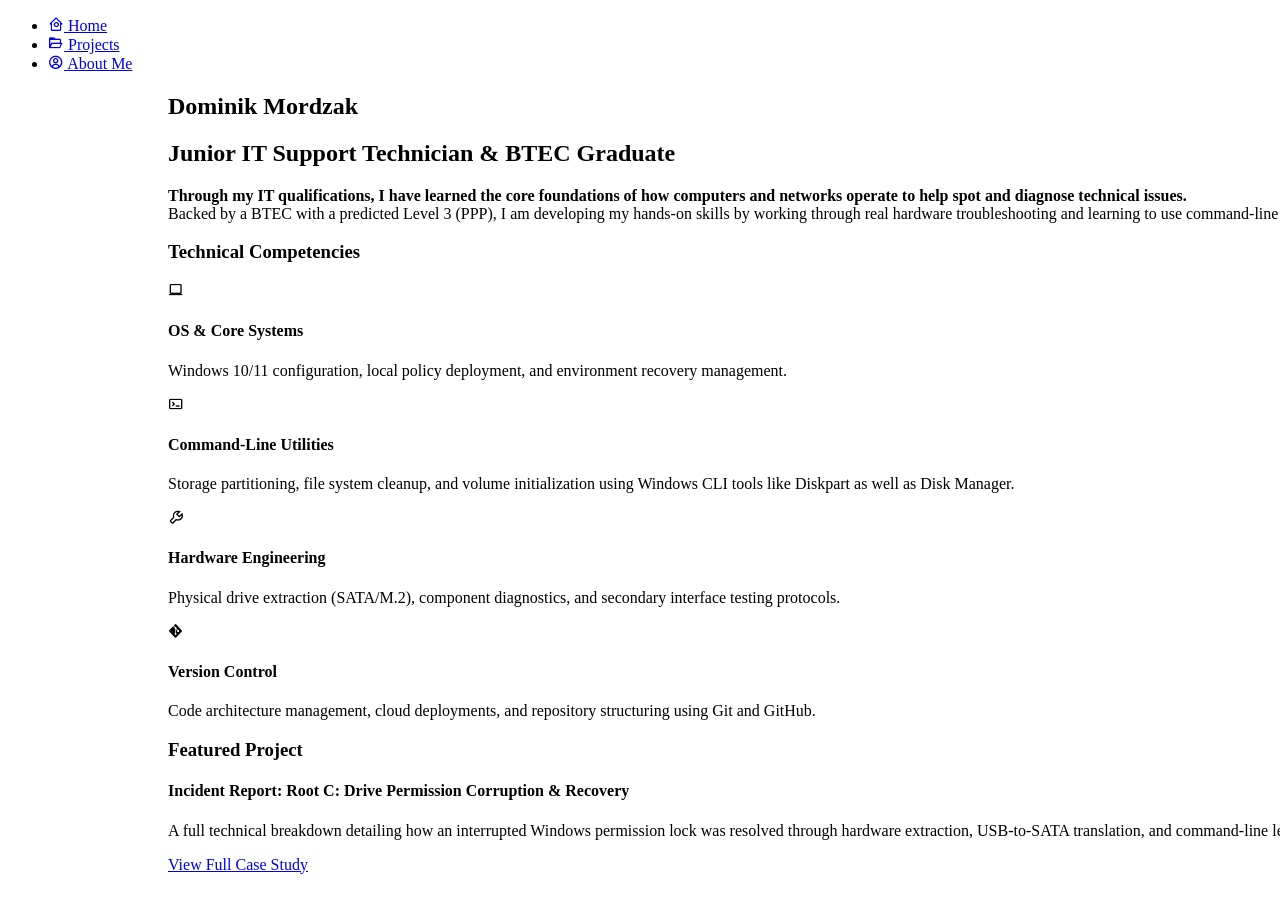
==== index.html @ ec6c23c0 "webstie files" ====
<!DOCTYPE html>
<html lang="en">
<head>
    <title>Home | Dominik Mordzak Portfolio</title>
    <meta charset="utf-8">
    <meta name="viewport" content="width=device-width, initial-scale=1">
    <title>Home</title>
    <link href="https://unpkg.com/boxicons@2.1.4/css/boxicons.min.css" rel="stylesheet">
    <link rel="stylesheet" href="style_Css.css">
    <link rel="stylesheet" href="index_CSS.css" > 
</head>

<body>
    <!-- The sidebar expands automatically on hover now -->
    <aside>
        <nav>
            <ul>
                <li>
                    <a href="index.html" class="active">
                        <i class="bx bx-home-circle"></i>
                        <span>Home</span>
                    </a>
                </li>
                <li>
                    <a href="projects.html">
                        <i class="bx bx-folder-open"></i>
                        <span>Projects</span>
                    </a>
                </li>
                <li>
                    <a href="about.html">
                        <i class="bx bx-user-circle"></i>
                        <span>About Me</span>
                    </a>
                </li>      
            </ul>
        </nav>
    </aside>

    <main style="padding-left: 10rem; width:3000px ;">
    <div class="home-container">

        <!-- 1. THE HERO SECTION (Left Column) -->
<section class="hero-section">
    
    <!-- ADD THIS WRAPPER LINE HERE: -->
    <div class="hero-title-inline">
        <h1>Dominik Mordzak</h1>
        <h2>Junior IT Support Technician & BTEC Graduate</h2>
    </div> <!-- CLOSE THE WRAPPER LINE HERE -->
    
    <p class="elevator-pitch">
       <strong>Through my IT qualifications, I have learned the core foundations of how computers and networks operate to help spot and diagnose technical issues.</strong><br>
    Backed by a BTEC with a predicted Level 3 (PPP), I am developing my hands-on skills by working through real hardware troubleshooting and learning to use command-line utilities. I am highly motivated, eager to be trained on new enterprise systems, and ready to bring a dedicated work ethic to an entry-level 1st Line Telecom Support desk.
    </p>
</section>

        <!-- 2. THE SKILLS GRID (Right Column) -->
        <section class="skills-section">
            <h3>Technical Competencies</h3>
            <div class="skills-grid">
                <div class="skill-card">
                    <i class="bx bx-laptop"></i>
                    <h4>OS & Core Systems</h4>
                    <p>Windows 10/11 configuration, local policy deployment, and environment recovery management.</p>
                </div>
                <div class="skill-card">
                    <i class="bx bx-terminal"></i>
                    <h4>Command-Line Utilities</h4>
                    <p>Storage partitioning, file system cleanup, and volume initialization using Windows CLI tools like Diskpart as well as Disk Manager.</p>
                </div>
                <div class="skill-card">
                    <i class="bx bx-wrench"></i>
                    <h4>Hardware Engineering</h4>
                    <p>Physical drive extraction (SATA/M.2), component diagnostics, and secondary interface testing protocols.</p>
                </div>
                <div class="skill-card">
                    <i class="bx bxl-git"></i>
                    <h4>Version Control</h4>
                    <p>Code architecture management, cloud deployments, and repository structuring using Git and GitHub.</p>
                </div>
            </div>
        </section>

    </div> <!-- End of side-by-side container -->

    <!-- 3. FEATURED LIVE PROJECTS (Stretches fully across the bottom below the columns) -->
    <section  class="featured-project">
        <h3>Featured Project</h3>
        <div class="project-banner">
            <div class="project-text">
                <h4>Incident Report: Root C: Drive Permission Corruption & Recovery</h4>
                <p>A full technical breakdown detailing how an interrupted Windows permission lock was resolved through hardware extraction, USB-to-SATA translation, and command-line level formatting.</p>
                <a href="projects.html" class="project-btn">View Full Case Study</a>
            </div>
        </div>
    </section>
</main>

    </body>
</html>
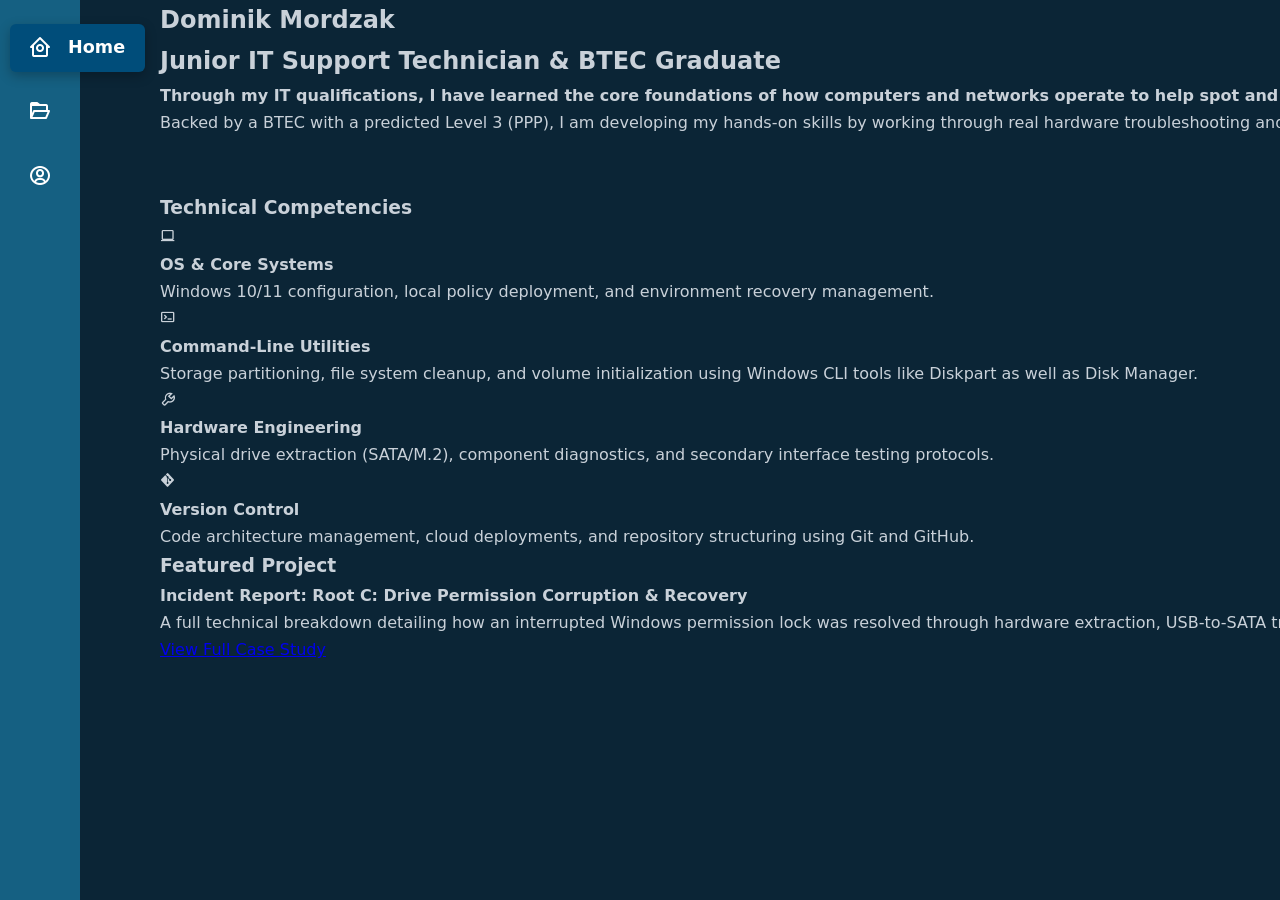
==== commit 421f5c13: "fixed code in the link section of html" ====
--- a/index.html
+++ b/index.html
@@ -6,8 +6,8 @@
     <meta name="viewport" content="width=device-width, initial-scale=1">
     <title>Home</title>
     <link href="https://unpkg.com/boxicons@2.1.4/css/boxicons.min.css" rel="stylesheet">
-    <link rel="stylesheet" href="style_Css.css">
-    <link rel="stylesheet" href="index_CSS.css" > 
+    <link rel="stylesheet" href="style_css.css">
+    <link rel="stylesheet" href="index_cSS.css" > 
 </head>
 
 <body>
--- a/style_css.css
+++ b/style_css.css
@@ -0,0 +1,141 @@
+* {
+    margin: 0;
+    padding: 0;
+    box-sizing: border-box;
+}
+
+body {
+    font-family: system-ui, sans-serif;
+    font-size: 16px;
+    line-height: 1.7;
+    background-color: #0B2536; /* Muted tech dark background */
+    color: #c9d1d9; 
+    height: 100%;
+}
+
+html {
+    height: 100%;
+    width: 100%;
+}
+
+.home-container {
+    display: flex;
+    flex-direction: column; /* Standard stacked layout for phone viewports */
+    gap: 3.5rem;
+}
+
+/* ==========================================================================
+   1. Stationary Base Sidebar
+   ========================================================================== */
+aside {
+    position: fixed;
+    inset: 0 auto 0 0;
+    padding: 1.5rem 0; 
+    width: 5rem; 
+    background-color: #156082; /* Your primary sidebar blue */
+    z-index: 100;
+}
+
+nav {
+    height: 100%;
+    width: 100%;
+}
+
+nav ul {
+    list-style: none;
+    display: flex;
+    flex-direction: column;
+    gap: 1rem;
+    height: 100%;
+    width: 100%;
+}
+
+nav li {
+    width: 100%;
+    height: 3rem;
+    display: flex;
+    justify-content: center;
+    align-items: center;
+    position: relative; 
+}
+
+/* ==========================================================================
+   2. Absolute Sliding Links (Blue Theme)
+   ========================================================================== */
+nav a {
+    display: flex;
+    align-items: center;
+    padding: 0 0.85rem; 
+    font-size: 1.1rem;
+    text-decoration: none;
+    color: #ffffff; /* All text is now crisp white */
+    border-radius: 0.375rem;
+    
+    position: absolute;
+    left: 0.65rem; 
+    height: 3rem;
+    width: 3.7rem; 
+    
+    transition: width 0.25s cubic-bezier(0.4, 0, 0.2, 1), background-color 0.2s, box-shadow 0.2s;
+    overflow: hidden;
+    white-space: nowrap;
+}
+
+/* Base Icon Color */
+nav a i {
+    color: #ffffff; 
+    font-size: 1.5rem; 
+    min-width: 2rem; 
+    text-align: center;
+}
+
+/* ==========================================================================
+   3. Blue Expansion Mechanics (Active & Hover)
+   ========================================================================== */
+
+/* RULE A: The ACTIVE page link expands to fit its specific text exactly */
+nav a.active {
+    background-color: #004d7a; 
+    color: #ffffff; 
+    font-weight: bold;
+    width: max-content; /* Hugs the text perfectly instead of using a big 14rem block! */
+    padding-right: 1.25rem; /* Adds clean breathing room after the text ends */
+    box-shadow: 0 4px 12px rgba(0, 0, 0, 0.25);
+    z-index: 10;
+}
+
+nav a.active i {
+    color: #ffffff;
+}
+
+/* RULE B: HOVERING expands only to the size of that item's specific text */
+nav a:hover {
+    width: max-content; /* Dynamically grows to match the exact word length */
+    padding-right: 1.25rem; /* Balanced edge spacing */
+    background-color: #1d729a; 
+    color: #ffffff; 
+    box-shadow: 0 4px 12px rgba(0, 0, 0, 0.2);
+    z-index: 20; 
+}
+
+/* Keep active state stable on hover */
+nav a.active:hover {
+    background-color: #004d7a;
+    color: #ffffff;
+}
+
+/* ==========================================================================
+   4. Text Visibility Controls
+   ========================================================================== */
+nav a span {
+    opacity: 0;
+    visibility: hidden;
+    margin-left: 0.75rem;
+    transition: opacity 0.15s ease;
+}
+
+nav a.active span,
+nav a:hover span {
+    opacity: 1;
+    visibility: visible;
+}
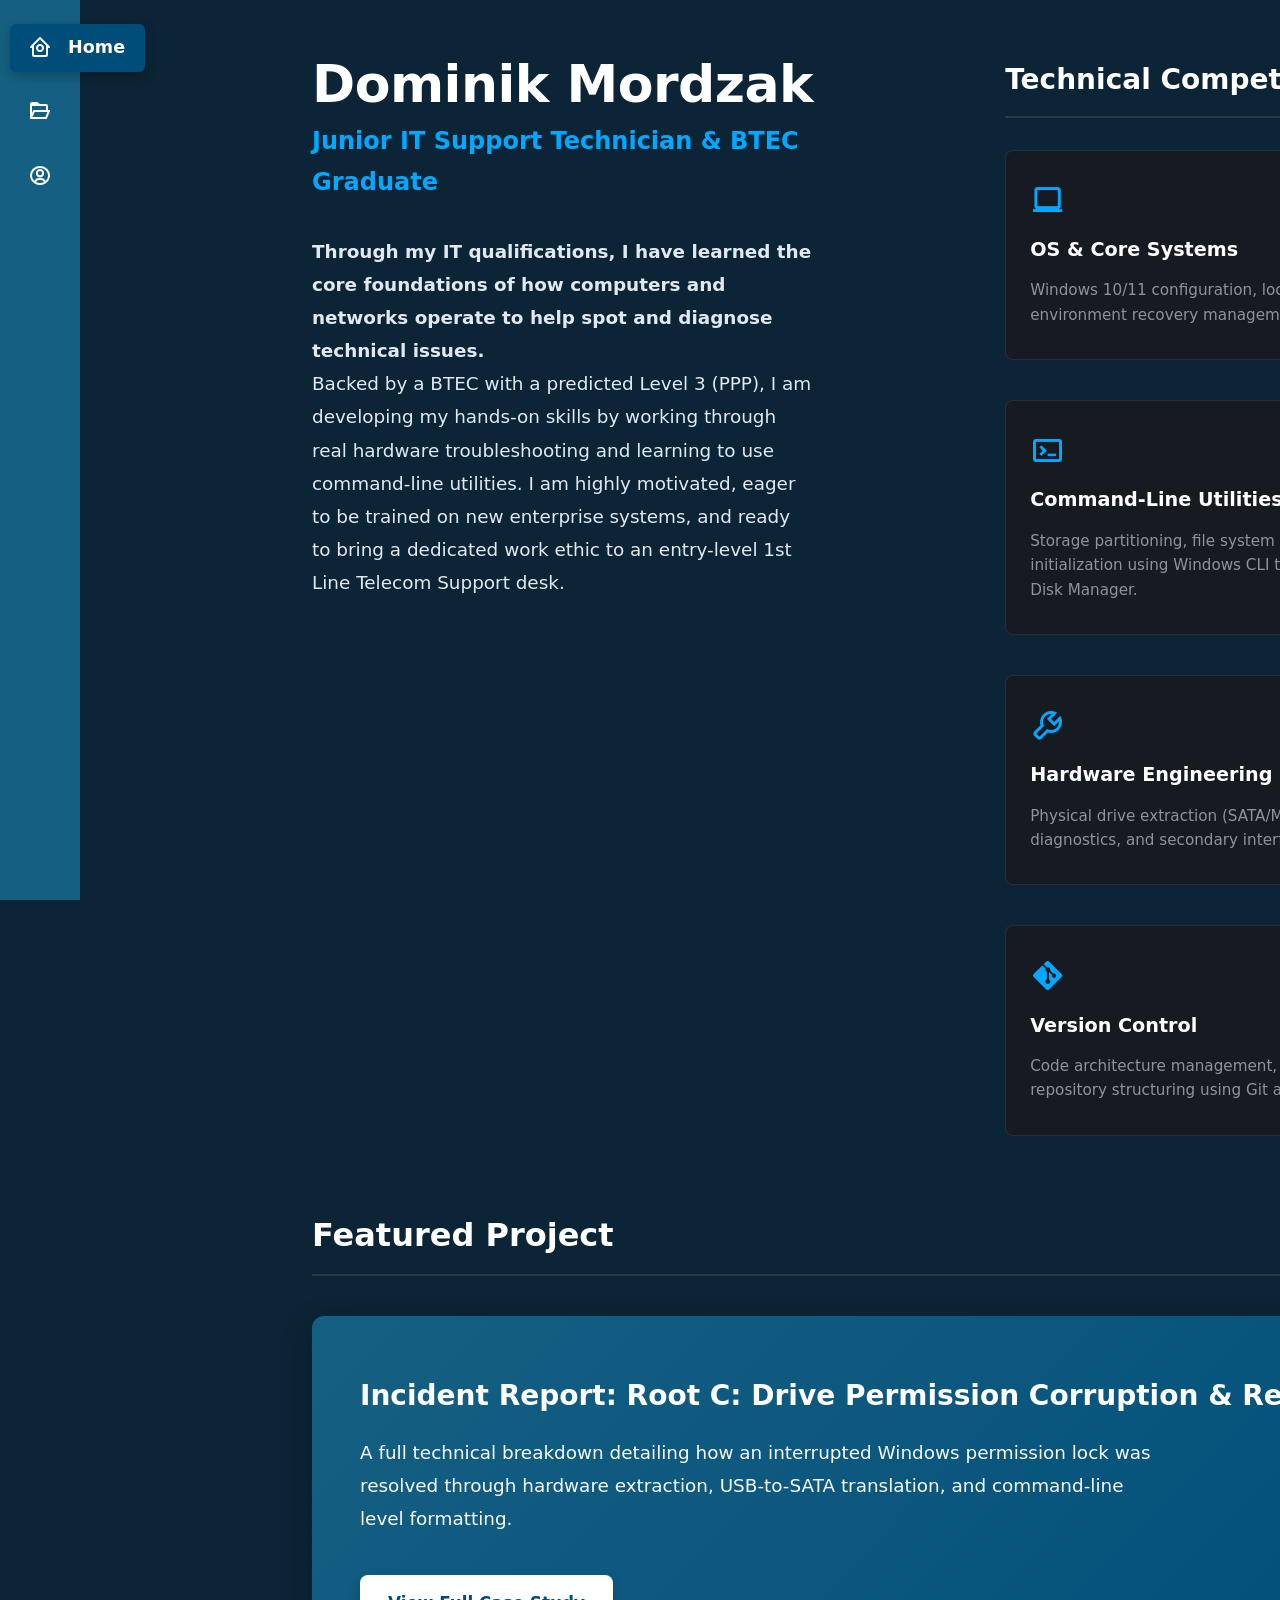
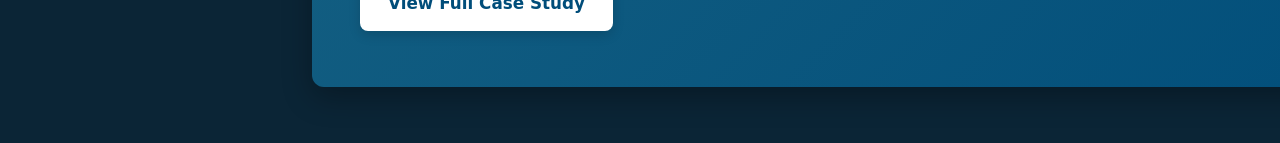
==== commit a2baf403: "fixing index html" ====
--- a/index.html
+++ b/index.html
@@ -7,7 +7,7 @@
     <title>Home</title>
     <link href="https://unpkg.com/boxicons@2.1.4/css/boxicons.min.css" rel="stylesheet">
     <link rel="stylesheet" href="style_css.css">
-    <link rel="stylesheet" href="index_cSS.css" > 
+    <link rel="stylesheet" href="index_css.css" > 
 </head>
 
 <body>
--- a/index_css.css
+++ b/index_css.css
@@ -0,0 +1,195 @@
+/* ==========================================================================
+   Homepage Desktop Two-Column Split (Fills Empty Space Elegantly)
+   ========================================================================== */
+main {
+    margin-left: 10rem; 
+    padding: 3.5rem 2rem;
+    max-width: 1300px; /* Widened to allow comfortable horizontal grid splitting */
+}
+
+/* Base structural layout for your text and cards */
+.home-container {
+    display: flex;
+    flex-direction: column; /* Standard stacked layout for phone viewports */
+    gap: 3.5rem;
+}
+
+/* The Left Side Column: Text content configuration */
+.hero-section {
+    max-width: 100%;
+}
+
+.hero-title-inline h1 {
+    font-size: 3rem;
+    color: #ffffff;
+    line-height: 1.1;
+    letter-spacing: -0.5px;
+    white-space: nowrap; /* DYNAMIC FIX: Forces your name onto one straight line! */
+}
+
+
+.hero-section h1 {
+    font-size: 3.25rem;
+    color: #ffffff;
+    margin-bottom: 0.5rem;
+    letter-spacing: -0.5px;
+}
+
+.hero-section h2 {
+    font-size: 1.5rem;
+    color: #00a8ff; /* Clean electric blue accent */
+    margin-bottom: 2rem;
+    font-weight: 600;
+}
+
+.elevator-pitch {
+    font-size: 1.15rem;
+    color: #e2e8f0;
+    line-height: 1.8;
+}
+
+/* The Right Side Column: Grid layout spacing adjustments */
+.skills-section {
+    width: 150%;
+}
+
+.skills-section h3 {
+    font-size: 1.75rem;
+    color: #ffffff;
+    margin-bottom: 2rem;
+    border-bottom: 2px solid rgba(255,255,255,0.1);
+    padding-bottom: 0.75rem;
+}
+
+.skills-grid {
+    display: grid;
+    grid-template-columns: repeat(auto-fit, minmax(240px, 1fr));
+    gap: 1.5rem;
+}
+
+.skill-card {
+    background-color: #161b22; 
+    padding: 2rem 1.5rem;
+    border-radius: 0.5rem;
+    border: 1px solid rgba(255,255,255,0.08);
+}
+
+.skill-card i {
+    font-size: 2.2rem;
+    color: #00a8ff;
+    margin-bottom: 1rem;
+    display: block;
+}
+
+.skill-card h4 {
+    font-size: 1.2rem;
+    color: #ffffff;
+    margin-bottom: 0.75rem;
+}
+
+.skill-card p {
+    font-size: 0.95rem;
+    color: #8b949e;
+    line-height: 1.6;
+}
+
+
+/* ==========================================================================
+   WIDESCREEN ENGINE: Perfect Horizontal Gap & Non-Wrapping Alignment
+   ========================================================================== */
+@media (min-width: 1024px) {
+    .home-container {
+        flex-direction: row; 
+        align-items: flex-start;
+        gap: 12rem; /* MASSIVE BUFFER: Pushes the technical competencies card grid far to the right */
+    }
+
+    .hero-section {
+        flex: 1.4; /* Widens the left column significantly so your name has full horizontal runway */
+        position: relative; 
+        top: 0;
+    }
+
+    .skills-section {
+        flex: 1.8; /* Keeps the right column perfectly proportioned for the two-column card layout */
+    }
+
+    .skills-grid {
+        display: grid;
+        grid-template-columns: repeat(auto-fit, minmax(260px, 1fr));
+        gap: 2.5rem; 
+    }
+    
+    .hero-title-inline h1 {
+        white-space: nowrap; /* Hardlocks your name onto a single, solid line */
+    }
+}
+
+/* ==========================================================================
+   Featured Project Section (Restored Styles)
+   ========================================================================== */
+.featured-project {
+    width: 100%;
+    margin-top: 4.5rem; /* Creates a comfortable gap below the columns */
+    clear: both;
+}
+
+.featured-project h3 {
+    font-size: 2rem;
+    color: #ffffff;
+    margin-bottom: 2.5rem;
+    border-bottom: 2px solid rgba(255, 255, 255, 0.1);
+    padding-bottom: 0.75rem;
+}
+
+/* Featured Project Banner Box */
+.project-banner {
+    background: linear-gradient(135deg, #156082 0%, #004d7a 100%);
+    padding: 3.5rem 3rem; /* Expanded banner size to feel substantial */
+    border-radius: 0.75rem;
+    box-shadow: 0 10px 30px rgba(0,0,0,0.3);
+}
+
+.project-text h4 {
+    font-size: 1.75rem; /* Bold, punchy project title */
+    color: #ffffff;
+    margin-bottom: 1rem;
+}
+
+.project-text p {
+    color: #f8fafc;
+    font-size: 1.15rem; /* Clear project description size */
+    margin-bottom: 2.5rem;
+    max-width: 800px;
+    line-height: 1.8;
+}
+
+.project-btn {
+    display: inline-block;
+    background-color: #ffffff;
+    color: #004d7a;
+    padding: 0.85rem 1.75rem; /* Substantial, easy-to-click button size */
+    border-radius: 0.5rem;
+    text-decoration: none;
+    font-weight: bold;
+    font-size: 1.05rem;
+    box-shadow: 0 4px 12px rgba(0,0,0,0.15);
+    transition: transform 0.2s, background-color 0.2s;
+}
+
+.project-btn:hover {
+    transform: translateY(-2px);
+    background-color: #f0f4f8;
+}
+
+/* ==========================================================================
+   Homepage Specific Customisations (Added Sidebar Breathing Room)
+   ========================================================================== */
+main {
+    margin-left: 9.5rem; /* INCREASED: Pushes the entire layout further away from the sidebar */
+    padding: 3.5rem 2rem; 
+    max-width: 1400px; /* Widened slightly to balance out the extra shift */
+}
+
+
+
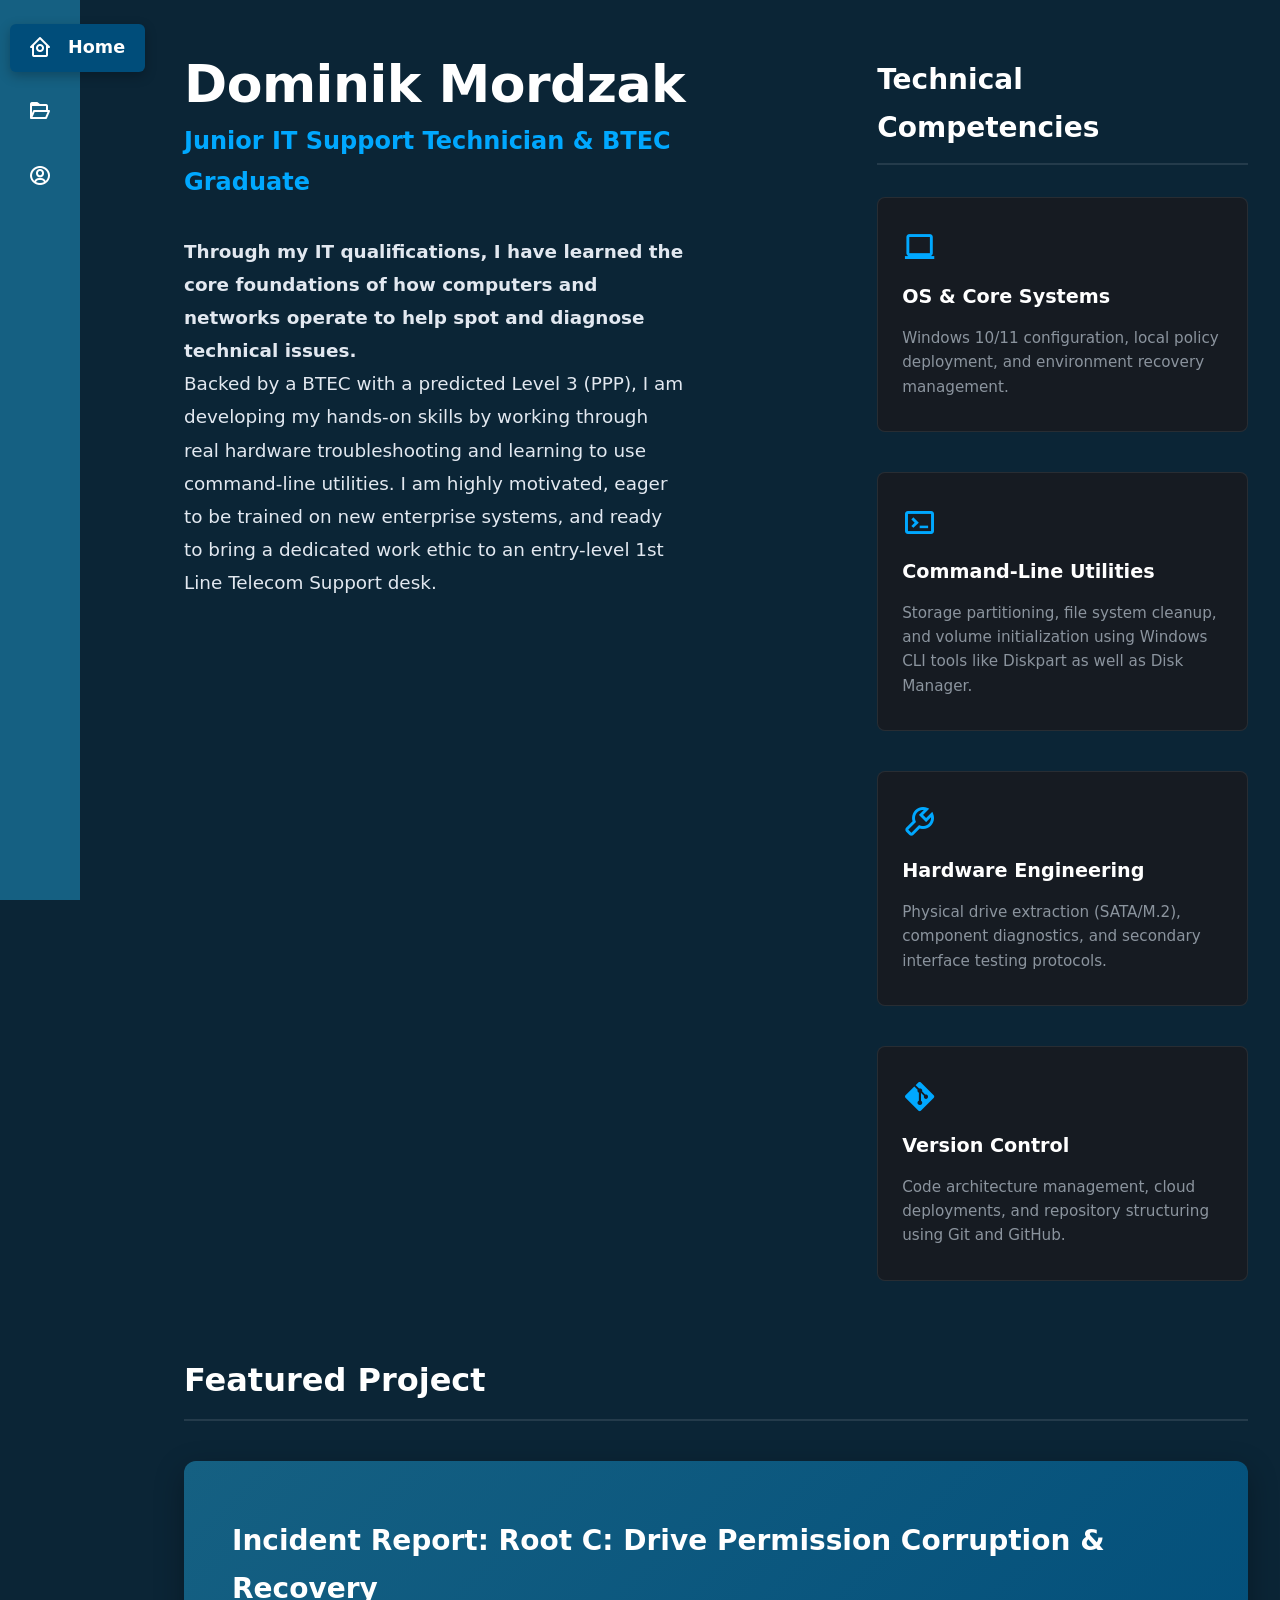
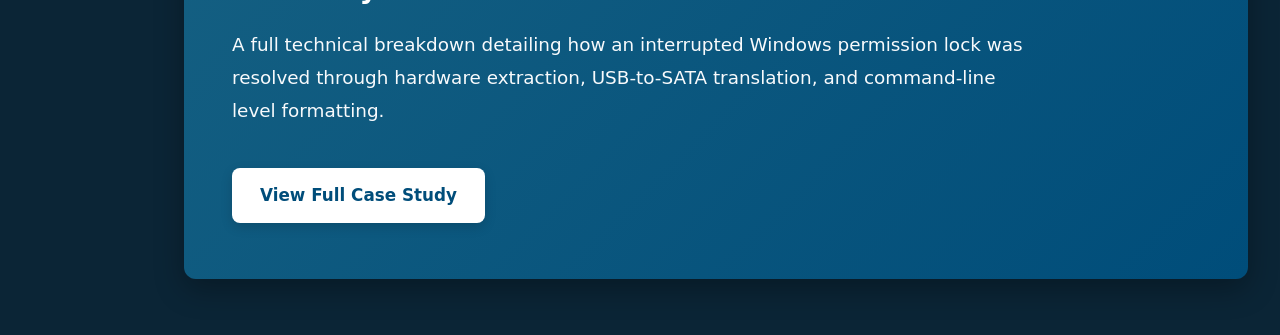
==== commit e68ed4cf: "Add files via upload" ====
--- a/index.html
+++ b/index.html
@@ -1,101 +1,100 @@
-<!DOCTYPE html>
-<html lang="en">
-<head>
-    <title>Home | Dominik Mordzak Portfolio</title>
-    <meta charset="utf-8">
-    <meta name="viewport" content="width=device-width, initial-scale=1">
-    <title>Home</title>
-    <link href="https://unpkg.com/boxicons@2.1.4/css/boxicons.min.css" rel="stylesheet">
-    <link rel="stylesheet" href="style_css.css">
-    <link rel="stylesheet" href="index_css.css" > 
-</head>
-
-<body>
-    <!-- The sidebar expands automatically on hover now -->
-    <aside>
-        <nav>
-            <ul>
-                <li>
-                    <a href="index.html" class="active">
-                        <i class="bx bx-home-circle"></i>
-                        <span>Home</span>
-                    </a>
-                </li>
-                <li>
-                    <a href="projects.html">
-                        <i class="bx bx-folder-open"></i>
-                        <span>Projects</span>
-                    </a>
-                </li>
-                <li>
-                    <a href="about.html">
-                        <i class="bx bx-user-circle"></i>
-                        <span>About Me</span>
-                    </a>
-                </li>      
-            </ul>
-        </nav>
-    </aside>
-
-    <main style="padding-left: 10rem; width:3000px ;">
-    <div class="home-container">
-
-        <!-- 1. THE HERO SECTION (Left Column) -->
-<section class="hero-section">
-    
-    <!-- ADD THIS WRAPPER LINE HERE: -->
-    <div class="hero-title-inline">
-        <h1>Dominik Mordzak</h1>
-        <h2>Junior IT Support Technician & BTEC Graduate</h2>
-    </div> <!-- CLOSE THE WRAPPER LINE HERE -->
-    
-    <p class="elevator-pitch">
-       <strong>Through my IT qualifications, I have learned the core foundations of how computers and networks operate to help spot and diagnose technical issues.</strong><br>
-    Backed by a BTEC with a predicted Level 3 (PPP), I am developing my hands-on skills by working through real hardware troubleshooting and learning to use command-line utilities. I am highly motivated, eager to be trained on new enterprise systems, and ready to bring a dedicated work ethic to an entry-level 1st Line Telecom Support desk.
-    </p>
-</section>
-
-        <!-- 2. THE SKILLS GRID (Right Column) -->
-        <section class="skills-section">
-            <h3>Technical Competencies</h3>
-            <div class="skills-grid">
-                <div class="skill-card">
-                    <i class="bx bx-laptop"></i>
-                    <h4>OS & Core Systems</h4>
-                    <p>Windows 10/11 configuration, local policy deployment, and environment recovery management.</p>
-                </div>
-                <div class="skill-card">
-                    <i class="bx bx-terminal"></i>
-                    <h4>Command-Line Utilities</h4>
-                    <p>Storage partitioning, file system cleanup, and volume initialization using Windows CLI tools like Diskpart as well as Disk Manager.</p>
-                </div>
-                <div class="skill-card">
-                    <i class="bx bx-wrench"></i>
-                    <h4>Hardware Engineering</h4>
-                    <p>Physical drive extraction (SATA/M.2), component diagnostics, and secondary interface testing protocols.</p>
-                </div>
-                <div class="skill-card">
-                    <i class="bx bxl-git"></i>
-                    <h4>Version Control</h4>
-                    <p>Code architecture management, cloud deployments, and repository structuring using Git and GitHub.</p>
-                </div>
-            </div>
-        </section>
-
-    </div> <!-- End of side-by-side container -->
-
-    <!-- 3. FEATURED LIVE PROJECTS (Stretches fully across the bottom below the columns) -->
-    <section  class="featured-project">
-        <h3>Featured Project</h3>
-        <div class="project-banner">
-            <div class="project-text">
-                <h4>Incident Report: Root C: Drive Permission Corruption & Recovery</h4>
-                <p>A full technical breakdown detailing how an interrupted Windows permission lock was resolved through hardware extraction, USB-to-SATA translation, and command-line level formatting.</p>
-                <a href="projects.html" class="project-btn">View Full Case Study</a>
-            </div>
-        </div>
-    </section>
-</main>
-
-    </body>
-</html>
+<!DOCTYPE html>
+<html lang="en">
+<head>
+    <title>Home | Dominik Mordzak Portfolio</title>
+    <meta charset="utf-8">
+    <meta name="viewport" content="width=device-width, initial-scale=1">
+    <link href="https://unpkg.com/boxicons@2.1.4/css/boxicons.min.css" rel="stylesheet">
+    <link rel="stylesheet" href="style_css.css">
+    <link rel="stylesheet" href="index_css.css">
+</head>
+
+<body>
+    <!-- The sidebar expands automatically on hover now -->
+    <aside>
+        <nav>
+            <ul>
+                <li>
+                    <a href="index.html" class="active">
+                        <i class="bx bx-home-circle"></i>
+                        <span>Home</span>
+                    </a>
+                </li>
+                <li>
+                    <a href="projects.html">
+                        <i class="bx bx-folder-open"></i>
+                        <span>Projects</span>
+                    </a>
+                </li>
+                <li>
+                    <a href="about.html">
+                        <i class="bx bx-user-circle"></i>
+                        <span>About Me</span>
+                    </a>
+                </li>      
+            </ul>
+        </nav>
+    </aside>
+
+    <main>
+    <div class="home-container">
+
+        <!-- 1. THE HERO SECTION (Left Column) -->
+<section class="hero-section">
+    
+    <!-- ADD THIS WRAPPER LINE HERE: -->
+    <div class="hero-title-inline">
+        <h1>Dominik Mordzak</h1>
+        <h2>Junior IT Support Technician & BTEC Graduate</h2>
+    </div> <!-- CLOSE THE WRAPPER LINE HERE -->
+    
+    <p class="elevator-pitch">
+       <strong>Through my IT qualifications, I have learned the core foundations of how computers and networks operate to help spot and diagnose technical issues.</strong><br>
+    Backed by a BTEC with a predicted Level 3 (PPP), I am developing my hands-on skills by working through real hardware troubleshooting and learning to use command-line utilities. I am highly motivated, eager to be trained on new enterprise systems, and ready to bring a dedicated work ethic to an entry-level 1st Line Telecom Support desk.
+    </p>
+</section>
+
+        <!-- 2. THE SKILLS GRID (Right Column) -->
+        <section class="skills-section">
+            <h3>Technical Competencies</h3>
+            <div class="skills-grid">
+                <div class="skill-card">
+                    <i class="bx bx-laptop"></i>
+                    <h4>OS & Core Systems</h4>
+                    <p>Windows 10/11 configuration, local policy deployment, and environment recovery management.</p>
+                </div>
+                <div class="skill-card">
+                    <i class="bx bx-terminal"></i>
+                    <h4>Command-Line Utilities</h4>
+                    <p>Storage partitioning, file system cleanup, and volume initialization using Windows CLI tools like Diskpart as well as Disk Manager.</p>
+                </div>
+                <div class="skill-card">
+                    <i class="bx bx-wrench"></i>
+                    <h4>Hardware Engineering</h4>
+                    <p>Physical drive extraction (SATA/M.2), component diagnostics, and secondary interface testing protocols.</p>
+                </div>
+                <div class="skill-card">
+                    <i class="bx bxl-git"></i>
+                    <h4>Version Control</h4>
+                    <p>Code architecture management, cloud deployments, and repository structuring using Git and GitHub.</p>
+                </div>
+            </div>
+        </section>
+
+    </div> <!-- End of side-by-side container -->
+
+    <!-- 3. FEATURED LIVE PROJECTS (Stretches fully across the bottom below the columns) -->
+    <section  class="featured-project">
+        <h3>Featured Project</h3>
+        <div class="project-banner">
+            <div class="project-text">
+                <h4>Incident Report: Root C: Drive Permission Corruption & Recovery</h4>
+                <p>A full technical breakdown detailing how an interrupted Windows permission lock was resolved through hardware extraction, USB-to-SATA translation, and command-line level formatting.</p>
+                <a href="projects.html" class="project-btn">View Full Case Study</a>
+            </div>
+        </div>
+    </section>
+</main>
+
+    </body>
+</html>
--- a/index_css.css
+++ b/index_css.css
@@ -1,195 +1,192 @@
-/* ==========================================================================
-   Homepage Desktop Two-Column Split (Fills Empty Space Elegantly)
-   ========================================================================== */
-main {
-    margin-left: 10rem; 
-    padding: 3.5rem 2rem;
-    max-width: 1300px; /* Widened to allow comfortable horizontal grid splitting */
-}
-
-/* Base structural layout for your text and cards */
-.home-container {
-    display: flex;
-    flex-direction: column; /* Standard stacked layout for phone viewports */
-    gap: 3.5rem;
-}
-
-/* The Left Side Column: Text content configuration */
-.hero-section {
-    max-width: 100%;
-}
-
-.hero-title-inline h1 {
-    font-size: 3rem;
-    color: #ffffff;
-    line-height: 1.1;
-    letter-spacing: -0.5px;
-    white-space: nowrap; /* DYNAMIC FIX: Forces your name onto one straight line! */
-}
-
-
-.hero-section h1 {
-    font-size: 3.25rem;
-    color: #ffffff;
-    margin-bottom: 0.5rem;
-    letter-spacing: -0.5px;
-}
-
-.hero-section h2 {
-    font-size: 1.5rem;
-    color: #00a8ff; /* Clean electric blue accent */
-    margin-bottom: 2rem;
-    font-weight: 600;
-}
-
-.elevator-pitch {
-    font-size: 1.15rem;
-    color: #e2e8f0;
-    line-height: 1.8;
-}
-
-/* The Right Side Column: Grid layout spacing adjustments */
-.skills-section {
-    width: 150%;
-}
-
-.skills-section h3 {
-    font-size: 1.75rem;
-    color: #ffffff;
-    margin-bottom: 2rem;
-    border-bottom: 2px solid rgba(255,255,255,0.1);
-    padding-bottom: 0.75rem;
-}
-
-.skills-grid {
-    display: grid;
-    grid-template-columns: repeat(auto-fit, minmax(240px, 1fr));
-    gap: 1.5rem;
-}
-
-.skill-card {
-    background-color: #161b22; 
-    padding: 2rem 1.5rem;
-    border-radius: 0.5rem;
-    border: 1px solid rgba(255,255,255,0.08);
-}
-
-.skill-card i {
-    font-size: 2.2rem;
-    color: #00a8ff;
-    margin-bottom: 1rem;
-    display: block;
-}
-
-.skill-card h4 {
-    font-size: 1.2rem;
-    color: #ffffff;
-    margin-bottom: 0.75rem;
-}
-
-.skill-card p {
-    font-size: 0.95rem;
-    color: #8b949e;
-    line-height: 1.6;
-}
-
-
-/* ==========================================================================
-   WIDESCREEN ENGINE: Perfect Horizontal Gap & Non-Wrapping Alignment
-   ========================================================================== */
-@media (min-width: 1024px) {
-    .home-container {
-        flex-direction: row; 
-        align-items: flex-start;
-        gap: 12rem; /* MASSIVE BUFFER: Pushes the technical competencies card grid far to the right */
-    }
-
-    .hero-section {
-        flex: 1.4; /* Widens the left column significantly so your name has full horizontal runway */
-        position: relative; 
-        top: 0;
-    }
-
-    .skills-section {
-        flex: 1.8; /* Keeps the right column perfectly proportioned for the two-column card layout */
-    }
-
-    .skills-grid {
-        display: grid;
-        grid-template-columns: repeat(auto-fit, minmax(260px, 1fr));
-        gap: 2.5rem; 
-    }
-    
-    .hero-title-inline h1 {
-        white-space: nowrap; /* Hardlocks your name onto a single, solid line */
-    }
-}
-
-/* ==========================================================================
-   Featured Project Section (Restored Styles)
-   ========================================================================== */
-.featured-project {
-    width: 100%;
-    margin-top: 4.5rem; /* Creates a comfortable gap below the columns */
-    clear: both;
-}
-
-.featured-project h3 {
-    font-size: 2rem;
-    color: #ffffff;
-    margin-bottom: 2.5rem;
-    border-bottom: 2px solid rgba(255, 255, 255, 0.1);
-    padding-bottom: 0.75rem;
-}
-
-/* Featured Project Banner Box */
-.project-banner {
-    background: linear-gradient(135deg, #156082 0%, #004d7a 100%);
-    padding: 3.5rem 3rem; /* Expanded banner size to feel substantial */
-    border-radius: 0.75rem;
-    box-shadow: 0 10px 30px rgba(0,0,0,0.3);
-}
-
-.project-text h4 {
-    font-size: 1.75rem; /* Bold, punchy project title */
-    color: #ffffff;
-    margin-bottom: 1rem;
-}
-
-.project-text p {
-    color: #f8fafc;
-    font-size: 1.15rem; /* Clear project description size */
-    margin-bottom: 2.5rem;
-    max-width: 800px;
-    line-height: 1.8;
-}
-
-.project-btn {
-    display: inline-block;
-    background-color: #ffffff;
-    color: #004d7a;
-    padding: 0.85rem 1.75rem; /* Substantial, easy-to-click button size */
-    border-radius: 0.5rem;
-    text-decoration: none;
-    font-weight: bold;
-    font-size: 1.05rem;
-    box-shadow: 0 4px 12px rgba(0,0,0,0.15);
-    transition: transform 0.2s, background-color 0.2s;
-}
-
-.project-btn:hover {
-    transform: translateY(-2px);
-    background-color: #f0f4f8;
-}
-
-/* ==========================================================================
-   Homepage Specific Customisations (Added Sidebar Breathing Room)
-   ========================================================================== */
-main {
-    margin-left: 9.5rem; /* INCREASED: Pushes the entire layout further away from the sidebar */
-    padding: 3.5rem 2rem; 
-    max-width: 1400px; /* Widened slightly to balance out the extra shift */
-}
-
-
-
+/* ==========================================================================
+   Homepage Desktop Two-Column Split (Fills Empty Space Elegantly)
+   ========================================================================== */
+main {
+    margin-left: 9.5rem;
+    padding: 3.5rem 2rem;
+    max-width: 1400px;
+}
+
+/* Mobile: reduce sidebar margin so content isn't pushed too far right */
+@media (max-width: 768px) {
+    main {
+        margin-left: 5rem;
+        padding: 2rem 1.2rem;
+    }
+}
+
+/* Base structural layout for your text and cards */
+.home-container {
+    display: flex;
+    flex-direction: column; /* Standard stacked layout for phone viewports */
+    gap: 3.5rem;
+}
+
+/* The Left Side Column: Text content configuration */
+.hero-section {
+    max-width: 100%;
+}
+
+.hero-title-inline h1 {
+    font-size: 3rem;
+    color: #ffffff;
+    line-height: 1.1;
+    letter-spacing: -0.5px;
+}
+
+
+.hero-section h1 {
+    font-size: 3.25rem;
+    color: #ffffff;
+    margin-bottom: 0.5rem;
+    letter-spacing: -0.5px;
+}
+
+.hero-section h2 {
+    font-size: 1.5rem;
+    color: #00a8ff; /* Clean electric blue accent */
+    margin-bottom: 2rem;
+    font-weight: 600;
+}
+
+.elevator-pitch {
+    font-size: 1.15rem;
+    color: #e2e8f0;
+    line-height: 1.8;
+}
+
+/* The Right Side Column: Grid layout spacing adjustments */
+.skills-section {
+    width: 100%;
+}
+
+.skills-section h3 {
+    font-size: 1.75rem;
+    color: #ffffff;
+    margin-bottom: 2rem;
+    border-bottom: 2px solid rgba(255,255,255,0.1);
+    padding-bottom: 0.75rem;
+}
+
+.skills-grid {
+    display: grid;
+    grid-template-columns: repeat(auto-fit, minmax(240px, 1fr));
+    gap: 1.5rem;
+}
+
+.skill-card {
+    background-color: #161b22; 
+    padding: 2rem 1.5rem;
+    border-radius: 0.5rem;
+    border: 1px solid rgba(255,255,255,0.08);
+}
+
+.skill-card i {
+    font-size: 2.2rem;
+    color: #00a8ff;
+    margin-bottom: 1rem;
+    display: block;
+}
+
+.skill-card h4 {
+    font-size: 1.2rem;
+    color: #ffffff;
+    margin-bottom: 0.75rem;
+}
+
+.skill-card p {
+    font-size: 0.95rem;
+    color: #8b949e;
+    line-height: 1.6;
+}
+
+
+/* ==========================================================================
+   WIDESCREEN ENGINE: Perfect Horizontal Gap & Non-Wrapping Alignment
+   ========================================================================== */
+@media (min-width: 1024px) {
+    .home-container {
+        flex-direction: row; 
+        align-items: flex-start;
+        gap: 12rem; /* MASSIVE BUFFER: Pushes the technical competencies card grid far to the right */
+    }
+
+    .hero-section {
+        flex: 1.4; /* Widens the left column significantly so your name has full horizontal runway */
+        position: relative; 
+        top: 0;
+    }
+
+    .skills-section {
+        flex: 1.8; /* Keeps the right column perfectly proportioned for the two-column card layout */
+    }
+
+    .skills-grid {
+        display: grid;
+        grid-template-columns: repeat(auto-fit, minmax(260px, 1fr));
+        gap: 2.5rem; 
+    }
+    
+    .hero-title-inline h1 {
+        white-space: nowrap;
+    }
+}
+
+/* ==========================================================================
+   Featured Project Section (Restored Styles)
+   ========================================================================== */
+.featured-project {
+    width: 100%;
+    margin-top: 4.5rem; /* Creates a comfortable gap below the columns */
+    clear: both;
+}
+
+.featured-project h3 {
+    font-size: 2rem;
+    color: #ffffff;
+    margin-bottom: 2.5rem;
+    border-bottom: 2px solid rgba(255, 255, 255, 0.1);
+    padding-bottom: 0.75rem;
+}
+
+/* Featured Project Banner Box */
+.project-banner {
+    background: linear-gradient(135deg, #156082 0%, #004d7a 100%);
+    padding: 3.5rem 3rem; /* Expanded banner size to feel substantial */
+    border-radius: 0.75rem;
+    box-shadow: 0 10px 30px rgba(0,0,0,0.3);
+}
+
+.project-text h4 {
+    font-size: 1.75rem; /* Bold, punchy project title */
+    color: #ffffff;
+    margin-bottom: 1rem;
+}
+
+.project-text p {
+    color: #f8fafc;
+    font-size: 1.15rem; /* Clear project description size */
+    margin-bottom: 2.5rem;
+    max-width: 800px;
+    line-height: 1.8;
+}
+
+.project-btn {
+    display: inline-block;
+    background-color: #ffffff;
+    color: #004d7a;
+    padding: 0.85rem 1.75rem; /* Substantial, easy-to-click button size */
+    border-radius: 0.5rem;
+    text-decoration: none;
+    font-weight: bold;
+    font-size: 1.05rem;
+    box-shadow: 0 4px 12px rgba(0,0,0,0.15);
+    transition: transform 0.2s, background-color 0.2s;
+}
+
+.project-btn:hover {
+    transform: translateY(-2px);
+    background-color: #f0f4f8;
+}
+
+
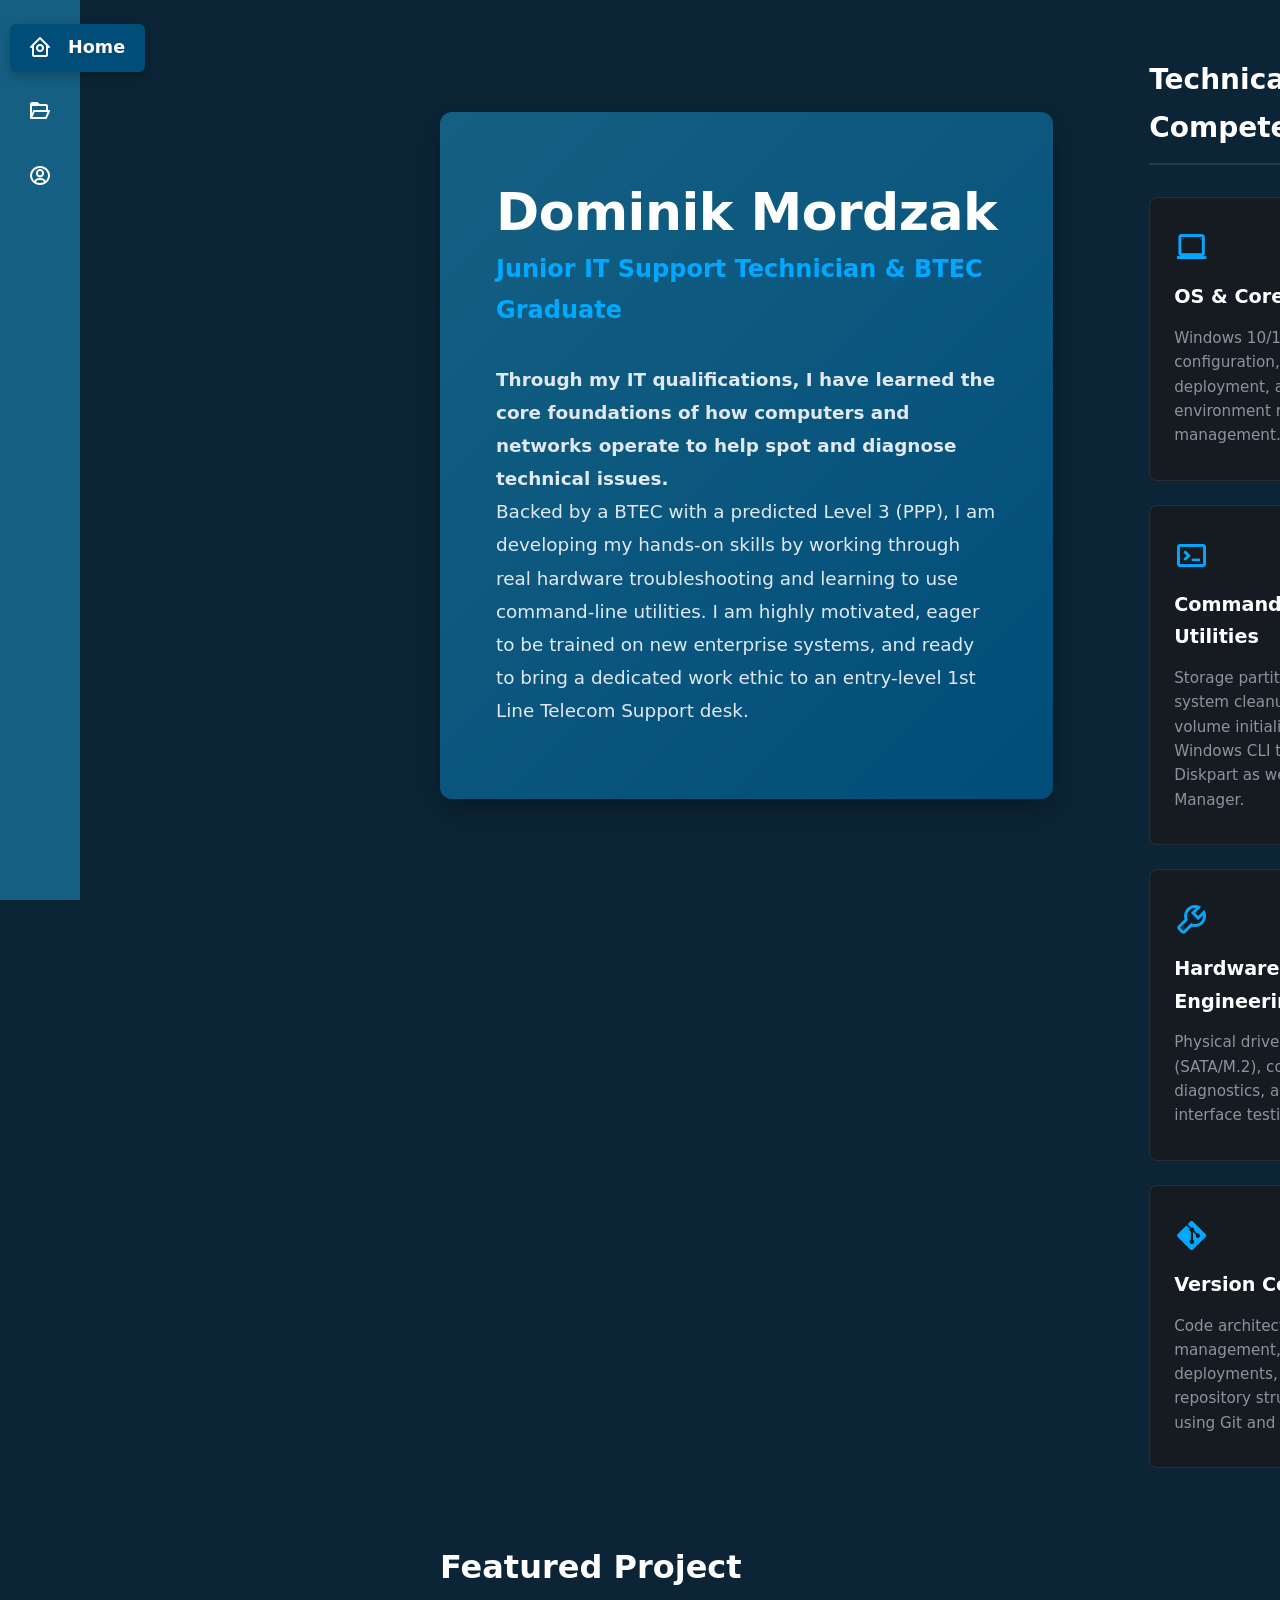
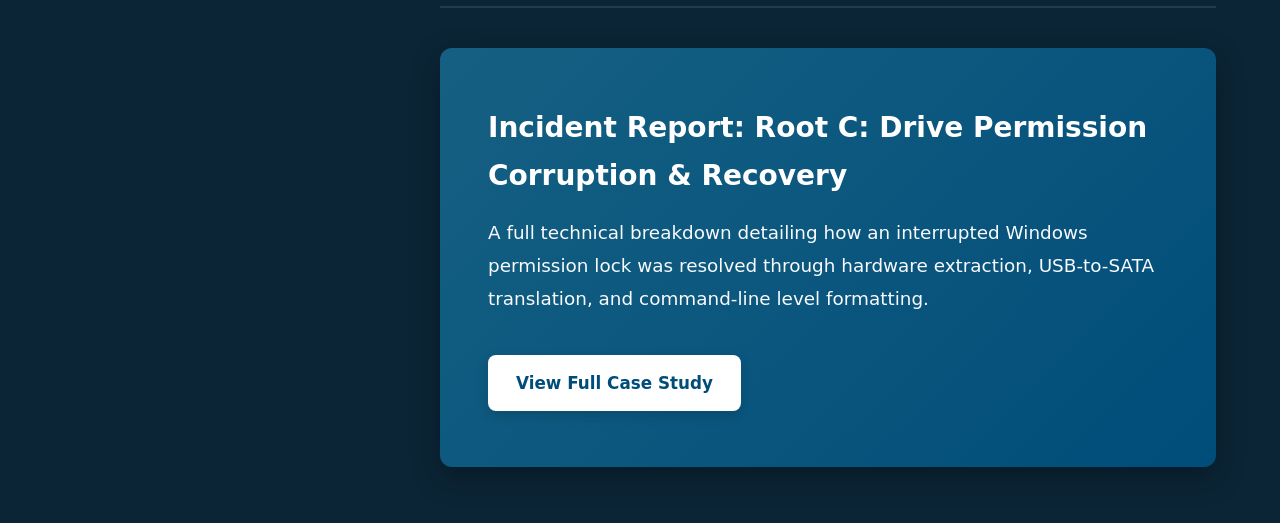
==== commit 1505fcaf: "changes to index for mobile" ====
--- a/index.html
+++ b/index.html
@@ -3,7 +3,7 @@
 <head>
     <title>Home | Dominik Mordzak Portfolio</title>
     <meta charset="utf-8">
-    <meta name="viewport" content="width=device-width, initial-scale=1">
+    <meta name="viewport" content="width=device-width, initial-scale=1, minimum-scale=0.5">
     <link href="https://unpkg.com/boxicons@2.1.4/css/boxicons.min.css" rel="stylesheet">
     <link rel="stylesheet" href="style_css.css">
     <link rel="stylesheet" href="index_css.css">
--- a/index_css.css
+++ b/index_css.css
@@ -2,16 +2,66 @@
    Homepage Desktop Two-Column Split (Fills Empty Space Elegantly)
    ========================================================================== */
 main {
-    margin-left: 9.5rem;
-    padding: 3.5rem 2rem;
-    max-width: 1400px;
-}
-
-/* Mobile: reduce sidebar margin so content isn't pushed too far right */
+    margin-left: 0;
+    padding: 2.5rem 1rem;
+    max-width: 100%;
+}
+
 @media (max-width: 768px) {
     main {
-        margin-left: 5rem;
-        padding: 2rem 1.2rem;
+        /* 5rem sidebar + 1.5rem breathing room */
+        margin-left: 11rem;
+        width: calc(100% - 6.5rem);
+        max-width: none;
+        padding: 2rem 1rem 2rem 0;
+    }
+
+    .home-container {
+        width: 100%;
+        gap: 2.5rem;
+    }
+
+    .hero-section,
+    .skills-section,
+    .featured-project {
+        width: 100%;
+        max-width: 100%;
+    }
+
+    .hero-title-inline h1 {
+        font-size: clamp(2rem, 8vw, 3rem);
+        white-space: normal;
+    }
+
+    .hero-section h2 {
+        font-size: 1.2rem;
+    }
+
+    .elevator-pitch {
+        font-size: 1rem;
+        line-height: 1.7;
+    }
+
+    .skills-grid {
+        grid-template-columns: 1fr;
+        gap: 1rem;
+    }
+
+    .skill-card {
+        padding: 1.5rem 1.25rem;
+    }
+
+    .project-banner {
+        padding: 2rem 1.25rem;
+    }
+
+    .project-text h4 {
+        font-size: 1.35rem;
+    }
+
+    .project-text p {
+        font-size: 1rem;
+        line-height: 1.7;
     }
 }
 
@@ -24,8 +74,17 @@
 
 /* The Left Side Column: Text content configuration */
 .hero-section {
-    max-width: 100%;
-}
+    background: linear-gradient(135deg, #156082 0%, #004d7a 100%); /* Same premium blue background gradient */
+    padding: 4.5rem 3.5rem !important; /* Expands deep layout breathing padding around your name and title */
+    margin-top: 3.5rem; /* Creates a uniform spacing gap from the top of the viewport ceiling */
+    border-radius: 0.75rem;
+    box-shadow: 0 10px 30px rgba(0,0,0,0.3);
+    width: 100%;
+    margin-bottom: 3rem;
+    text-align: left;
+    flex: 1.4 !important;
+    }
+
 
 .hero-title-inline h1 {
     font-size: 3rem;
@@ -70,9 +129,35 @@
 
 .skills-grid {
     display: grid;
-    grid-template-columns: repeat(auto-fit, minmax(240px, 1fr));
+    grid-template-columns: 1fr; /* Hardlocks a clean single column layout on mobile screens */
     gap: 1.5rem;
 }
+
+/* ==========================================================================
+   WIDESCREEN ENGINE: Restores Desktop Sidebar Separation & Layout Balance
+   ========================================================================== */
+@media screen and (min-width: 1024px) {
+    main, .main-container {
+    max-width: 1550px !important;    
+    margin-left: 10rem !important;   /* Pulls content closer to the sidebar menu */
+    padding-left: 5rem !important;    /* Narrows the empty space so your header and cards widen */
+    padding-right: 2.5rem !important;
+    padding-top: 3.5rem !important;
+    padding-bottom: 3.5rem !important;
+}
+
+
+    .home-container {
+        flex-direction: row !important; /* Side-by-side split row viewports for monitor screens */
+        align-items: flex-start !important;
+        gap: 6rem !important; 
+    }
+
+    .skills-grid {
+        grid-template-columns: repeat(auto-fit, minmax(260px, 1fr)) !important; /* Restores side-by-side rows on desktop views */
+    }
+}
+
 
 .skill-card {
     background-color: #161b22; 
@@ -100,37 +185,42 @@
     line-height: 1.6;
 }
 
-
-/* ==========================================================================
-   WIDESCREEN ENGINE: Perfect Horizontal Gap & Non-Wrapping Alignment
-   ========================================================================== */
-@media (min-width: 1024px) {
+    /* 1. Paste the fixed desktop spacing rules right here: */
+    main, .main-container {
+        max-width: 1650px !important;    
+        margin-left: 11.5rem !important; 
+        padding-left: 16rem !important;  
+        padding-right: 4rem !important;
+        padding-top: 3.5rem !important;
+        padding-bottom: 3.5rem !important;
+    }
+
+    /* 2. Your existing container rules stay perfectly untouched right below it: */
     .home-container {
-        flex-direction: row; 
+        flex-direction: row;
         align-items: flex-start;
-        gap: 12rem; /* MASSIVE BUFFER: Pushes the technical competencies card grid far to the right */
+        gap: 12rem; 
     }
 
     .hero-section {
-        flex: 1.4; /* Widens the left column significantly so your name has full horizontal runway */
-        position: relative; 
+        flex: 1.4;
+        position: relative;
         top: 0;
     }
 
     .skills-section {
-        flex: 1.8; /* Keeps the right column perfectly proportioned for the two-column card layout */
+        flex: 1.8;
     }
 
     .skills-grid {
-        display: grid;
-        grid-template-columns: repeat(auto-fit, minmax(260px, 1fr));
-        gap: 2.5rem; 
-    }
-    
+        grid-template-columns: repeat(auto-fit, minmax(260px, 1fr)) !important;
+    }
+
     .hero-title-inline h1 {
         white-space: nowrap;
     }
-}
+
+
 
 /* ==========================================================================
    Featured Project Section (Restored Styles)
@@ -190,3 +280,4 @@
 }
 
 
+
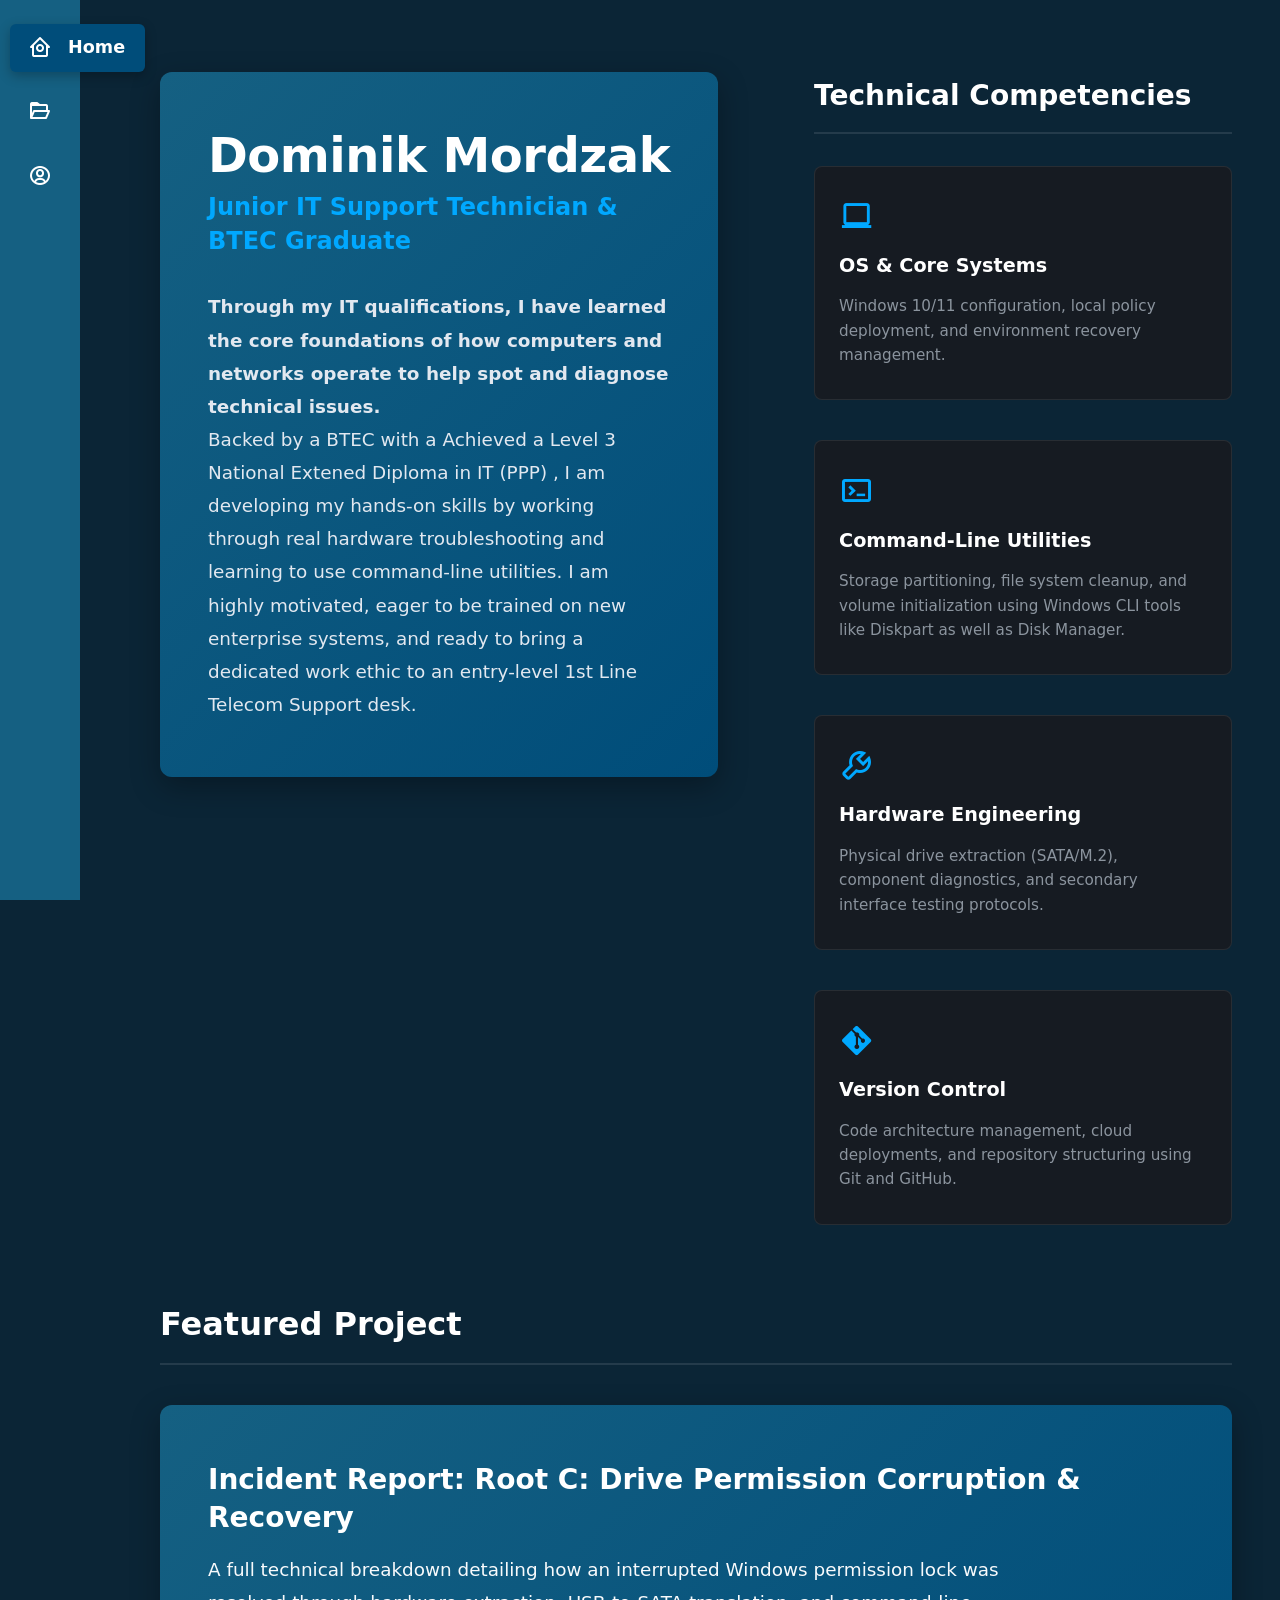
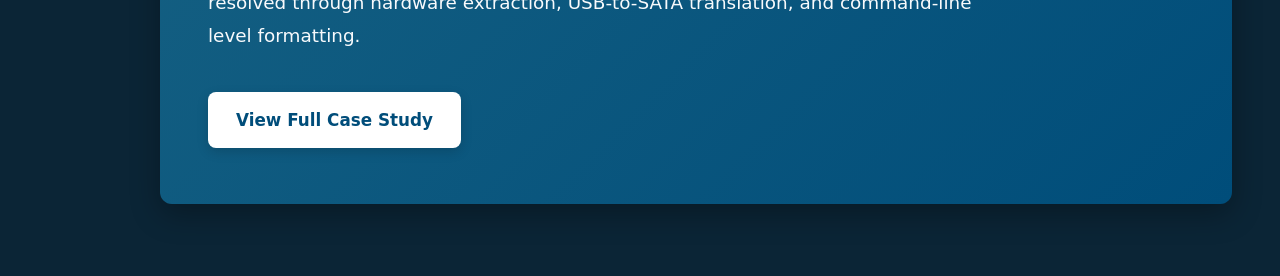
==== commit 4e71202e: "project mobile changes" ====
--- a/index.html
+++ b/index.html
@@ -50,7 +50,7 @@
     
     <p class="elevator-pitch">
        <strong>Through my IT qualifications, I have learned the core foundations of how computers and networks operate to help spot and diagnose technical issues.</strong><br>
-    Backed by a BTEC with a predicted Level 3 (PPP), I am developing my hands-on skills by working through real hardware troubleshooting and learning to use command-line utilities. I am highly motivated, eager to be trained on new enterprise systems, and ready to bring a dedicated work ethic to an entry-level 1st Line Telecom Support desk.
+    Backed by a BTEC with a Achieved a Level 3 National Extened Diploma in IT (PPP)  , I am developing my hands-on skills by working through real hardware troubleshooting and learning to use command-line utilities. I am highly motivated, eager to be trained on new enterprise systems, and ready to bring a dedicated work ethic to an entry-level 1st Line Telecom Support desk.
     </p>
 </section>
 
--- a/index_css.css
+++ b/index_css.css
@@ -1,180 +1,136 @@
 /* ==========================================================================
-   Homepage Desktop Two-Column Split (Fills Empty Space Elegantly)
+   INDEX / HOME PAGE
+   MOBILE-FIRST LAYOUT
    ========================================================================== */
+
+
+/* --------------------------------------------------------------------------
+   MAIN CONTENT
+   -------------------------------------------------------------------------- */
+
 main {
-    margin-left: 0;
-    padding: 2.5rem 1rem;
-    max-width: 100%;
-}
-
-@media (max-width: 768px) {
-    main {
-        /* 5rem sidebar + 1.5rem breathing room */
-        margin-left: 11rem;
-        width: calc(100% - 6.5rem);
-        max-width: none;
-        padding: 2rem 1rem 2rem 0;
-    }
-
-    .home-container {
-        width: 100%;
-        gap: 2.5rem;
-    }
-
-    .hero-section,
-    .skills-section,
-    .featured-project {
-        width: 100%;
-        max-width: 100%;
-    }
-
-    .hero-title-inline h1 {
-        font-size: clamp(2rem, 8vw, 3rem);
-        white-space: normal;
-    }
-
-    .hero-section h2 {
-        font-size: 1.2rem;
-    }
-
-    .elevator-pitch {
-        font-size: 1rem;
-        line-height: 1.7;
-    }
-
-    .skills-grid {
-        grid-template-columns: 1fr;
-        gap: 1rem;
-    }
-
-    .skill-card {
-        padding: 1.5rem 1.25rem;
-    }
-
-    .project-banner {
-        padding: 2rem 1.25rem;
-    }
-
-    .project-text h4 {
-        font-size: 1.35rem;
-    }
-
-    .project-text p {
-        font-size: 1rem;
-        line-height: 1.7;
-    }
-}
-
-/* Base structural layout for your text and cards */
+    width: 100% !important;
+
+    /* 5rem sidebar + 3rem extra breathing room */
+    margin-left: 8rem !important;
+    margin-right: 0 !important;
+
+    padding: 2rem 2rem 2rem 0 !important;
+
+    box-sizing: border-box;
+    display: block;
+}
+
+
+/* --------------------------------------------------------------------------
+   HOME CONTENT
+   -------------------------------------------------------------------------- */
+
 .home-container {
     display: flex;
-    flex-direction: column; /* Standard stacked layout for phone viewports */
-    gap: 3.5rem;
-}
-
-/* The Left Side Column: Text content configuration */
+    flex-direction: column;
+    gap: 2.5rem;
+    width: 100%;
+}
+
+
+/* --------------------------------------------------------------------------
+   HERO / INTRODUCTION
+   -------------------------------------------------------------------------- */
+
 .hero-section {
-    background: linear-gradient(135deg, #156082 0%, #004d7a 100%); /* Same premium blue background gradient */
-    padding: 4.5rem 3.5rem !important; /* Expands deep layout breathing padding around your name and title */
-    margin-top: 3.5rem; /* Creates a uniform spacing gap from the top of the viewport ceiling */
+    width: 100%;
+    max-width: 100%;
+
+    background: linear-gradient(
+        135deg,
+        #156082 0%,
+        #004d7a 100%
+    );
+
+    padding: 2rem 1.5rem;
     border-radius: 0.75rem;
-    box-shadow: 0 10px 30px rgba(0,0,0,0.3);
-    width: 100%;
-    margin-bottom: 3rem;
-    text-align: left;
-    flex: 1.4 !important;
-    }
-
+    box-sizing: border-box;
+
+    box-shadow: 0 10px 30px rgba(0, 0, 0, 0.3);
+}
 
 .hero-title-inline h1 {
-    font-size: 3rem;
-    color: #ffffff;
-    line-height: 1.1;
+    font-size: 2.4rem;
+    color: #ffffff;
+    line-height: 1.15;
     letter-spacing: -0.5px;
-}
-
+    margin-bottom: 0.5rem;
+    white-space: normal;
+}
 
 .hero-section h1 {
-    font-size: 3.25rem;
-    color: #ffffff;
-    margin-bottom: 0.5rem;
-    letter-spacing: -0.5px;
+    color: #ffffff;
 }
 
 .hero-section h2 {
+    font-size: 1.1rem;
+    color: #00a8ff;
+    margin-top: 0;
+    margin-bottom: 1.5rem;
+    font-weight: 600;
+    line-height: 1.4;
+}
+
+.elevator-pitch {
+    font-size: 1rem;
+    color: #e2e8f0;
+    line-height: 1.7;
+}
+
+
+/* --------------------------------------------------------------------------
+   TECHNICAL COMPETENCIES
+   -------------------------------------------------------------------------- */
+
+.skills-section {
+    width: 100%;
+}
+
+.skills-section h3 {
     font-size: 1.5rem;
-    color: #00a8ff; /* Clean electric blue accent */
-    margin-bottom: 2rem;
-    font-weight: 600;
-}
-
-.elevator-pitch {
-    font-size: 1.15rem;
-    color: #e2e8f0;
-    line-height: 1.8;
-}
-
-/* The Right Side Column: Grid layout spacing adjustments */
-.skills-section {
-    width: 100%;
-}
-
-.skills-section h3 {
-    font-size: 1.75rem;
-    color: #ffffff;
-    margin-bottom: 2rem;
-    border-bottom: 2px solid rgba(255,255,255,0.1);
+    color: #ffffff;
+    margin-bottom: 1.5rem;
+
+    border-bottom: 2px solid rgba(255, 255, 255, 0.1);
     padding-bottom: 0.75rem;
 }
 
 .skills-grid {
     display: grid;
-    grid-template-columns: 1fr; /* Hardlocks a clean single column layout on mobile screens */
-    gap: 1.5rem;
-}
-
-/* ==========================================================================
-   WIDESCREEN ENGINE: Restores Desktop Sidebar Separation & Layout Balance
-   ========================================================================== */
-@media screen and (min-width: 1024px) {
-    main, .main-container {
-    max-width: 1550px !important;    
-    margin-left: 10rem !important;   /* Pulls content closer to the sidebar menu */
-    padding-left: 5rem !important;    /* Narrows the empty space so your header and cards widen */
-    padding-right: 2.5rem !important;
-    padding-top: 3.5rem !important;
-    padding-bottom: 3.5rem !important;
-}
-
-
-    .home-container {
-        flex-direction: row !important; /* Side-by-side split row viewports for monitor screens */
-        align-items: flex-start !important;
-        gap: 6rem !important; 
-    }
-
-    .skills-grid {
-        grid-template-columns: repeat(auto-fit, minmax(260px, 1fr)) !important; /* Restores side-by-side rows on desktop views */
-    }
-}
-
+
+    /* Mobile-first: one card per row */
+    grid-template-columns: 1fr;
+
+    gap: 1rem;
+    width: 100%;
+}
 
 .skill-card {
-    background-color: #161b22; 
-    padding: 2rem 1.5rem;
+    background-color: #161b22;
+
+    padding: 1.5rem 1.25rem;
+
     border-radius: 0.5rem;
-    border: 1px solid rgba(255,255,255,0.08);
+    border: 1px solid rgba(255, 255, 255, 0.08);
+
+    box-sizing: border-box;
 }
 
 .skill-card i {
-    font-size: 2.2rem;
+    font-size: 2rem;
     color: #00a8ff;
-    margin-bottom: 1rem;
+    margin-bottom: 0.75rem;
     display: block;
 }
 
 .skill-card h4 {
-    font-size: 1.2rem;
+    font-size: 1.1rem;
     color: #ffffff;
     margin-bottom: 0.75rem;
 }
@@ -185,93 +141,82 @@
     line-height: 1.6;
 }
 
-    /* 1. Paste the fixed desktop spacing rules right here: */
-    main, .main-container {
-        max-width: 1650px !important;    
-        margin-left: 11.5rem !important; 
-        padding-left: 16rem !important;  
-        padding-right: 4rem !important;
-        padding-top: 3.5rem !important;
-        padding-bottom: 3.5rem !important;
-    }
-
-    /* 2. Your existing container rules stay perfectly untouched right below it: */
-    .home-container {
-        flex-direction: row;
-        align-items: flex-start;
-        gap: 12rem; 
-    }
-
-    .hero-section {
-        flex: 1.4;
-        position: relative;
-        top: 0;
-    }
-
-    .skills-section {
-        flex: 1.8;
-    }
-
-    .skills-grid {
-        grid-template-columns: repeat(auto-fit, minmax(260px, 1fr)) !important;
-    }
-
-    .hero-title-inline h1 {
-        white-space: nowrap;
-    }
-
-
-
-/* ==========================================================================
-   Featured Project Section (Restored Styles)
-   ========================================================================== */
+
+/* --------------------------------------------------------------------------
+   FEATURED PROJECT
+   -------------------------------------------------------------------------- */
+
 .featured-project {
     width: 100%;
-    margin-top: 4.5rem; /* Creates a comfortable gap below the columns */
+    margin-top: 2rem;
     clear: both;
 }
 
 .featured-project h3 {
-    font-size: 2rem;
-    color: #ffffff;
-    margin-bottom: 2.5rem;
+    font-size: 1.5rem;
+    color: #ffffff;
+
+    margin-bottom: 1.5rem;
+
     border-bottom: 2px solid rgba(255, 255, 255, 0.1);
     padding-bottom: 0.75rem;
 }
 
-/* Featured Project Banner Box */
 .project-banner {
-    background: linear-gradient(135deg, #156082 0%, #004d7a 100%);
-    padding: 3.5rem 3rem; /* Expanded banner size to feel substantial */
+    width: 100%;
+
+    background: linear-gradient(
+        135deg,
+        #156082 0%,
+        #004d7a 100%
+    );
+
+    padding: 1.75rem 1.5rem;
+
     border-radius: 0.75rem;
-    box-shadow: 0 10px 30px rgba(0,0,0,0.3);
+    box-sizing: border-box;
+
+    box-shadow: 0 10px 30px rgba(0, 0, 0, 0.3);
 }
 
 .project-text h4 {
-    font-size: 1.75rem; /* Bold, punchy project title */
-    color: #ffffff;
+    font-size: 1.3rem;
+    color: #ffffff;
+
     margin-bottom: 1rem;
+
+    line-height: 1.35;
 }
 
 .project-text p {
     color: #f8fafc;
-    font-size: 1.15rem; /* Clear project description size */
-    margin-bottom: 2.5rem;
-    max-width: 800px;
-    line-height: 1.8;
+    font-size: 1rem;
+
+    margin-bottom: 1.5rem;
+
+    max-width: none;
+    line-height: 1.7;
 }
 
 .project-btn {
     display: inline-block;
+
     background-color: #ffffff;
     color: #004d7a;
-    padding: 0.85rem 1.75rem; /* Substantial, easy-to-click button size */
+
+    padding: 0.75rem 1.5rem;
+
     border-radius: 0.5rem;
     text-decoration: none;
+
     font-weight: bold;
-    font-size: 1.05rem;
-    box-shadow: 0 4px 12px rgba(0,0,0,0.15);
-    transition: transform 0.2s, background-color 0.2s;
+    font-size: 1rem;
+
+    box-shadow: 0 4px 12px rgba(0, 0, 0, 0.15);
+
+    transition:
+        transform 0.2s,
+        background-color 0.2s;
 }
 
 .project-btn:hover {
@@ -280,4 +225,148 @@
 }
 
 
-
+/* ==========================================================================
+   DESKTOP
+   Only change the layout at 1024px and above.
+   ========================================================================== */
+
+@media (min-width: 1024px) {
+
+    /* ----------------------------------------------------------------------
+       MAIN CONTENT
+       ---------------------------------------------------------------------- */
+
+    main {
+        width: 100% !important;
+
+        max-width: 1600px !important;
+
+        margin-left: auto !important;
+        margin-right: auto !important;
+
+        padding-top: 4.5rem !important;
+        padding-right: 3rem !important;
+        padding-bottom: 4.5rem !important;
+        padding-left: 10rem !important;
+
+        box-sizing: border-box;
+    }
+
+
+    /* ----------------------------------------------------------------------
+       TWO-COLUMN HOME LAYOUT
+       ---------------------------------------------------------------------- */
+
+    .home-container {
+        display: flex;
+
+        flex-direction: row;
+
+        align-items: flex-start;
+
+        /* Smaller than the old 12rem gap */
+        gap: 6rem;
+
+        width: 100%;
+    }
+
+
+    /* ----------------------------------------------------------------------
+       HERO
+       ---------------------------------------------------------------------- */
+
+    .hero-section {
+        flex: 1.4;
+
+        padding: 3.5rem 3rem;
+
+        position: relative;
+        top: 0;
+    }
+
+    .hero-title-inline h1 {
+        font-size: 3rem;
+        white-space: nowrap;
+    }
+
+    .hero-section h2 {
+        font-size: 1.5rem;
+        margin-bottom: 2rem;
+    }
+
+    .elevator-pitch {
+        font-size: 1.15rem;
+        line-height: 1.8;
+    }
+
+
+    /* ----------------------------------------------------------------------
+       TECHNICAL COMPETENCIES
+       ---------------------------------------------------------------------- */
+
+    .skills-section {
+        flex: 1.8;
+    }
+
+    .skills-section h3 {
+        font-size: 1.75rem;
+        margin-bottom: 2rem;
+    }
+
+    .skills-grid {
+        display: grid;
+
+        grid-template-columns:
+            repeat(auto-fit, minmax(260px, 1fr));
+
+        gap: 2.5rem;
+    }
+
+    .skill-card {
+        padding: 2rem 1.5rem;
+    }
+
+    .skill-card i {
+        font-size: 2.2rem;
+        margin-bottom: 1rem;
+    }
+
+    .skill-card h4 {
+        font-size: 1.2rem;
+    }
+
+
+    /* ----------------------------------------------------------------------
+       FEATURED PROJECT
+       ---------------------------------------------------------------------- */
+
+    .featured-project {
+        width: 100%;
+        margin-top: 4.5rem;
+    }
+
+    .featured-project h3 {
+        font-size: 2rem;
+        margin-bottom: 2.5rem;
+    }
+
+    .project-banner {
+        padding: 3.5rem 3rem;
+    }
+
+    .project-text h4 {
+        font-size: 1.75rem;
+    }
+
+    .project-text p {
+        font-size: 1.15rem;
+        max-width: 800px;
+        line-height: 1.8;
+        margin-bottom: 2.5rem;
+    }
+
+    .project-btn {
+        padding: 0.85rem 1.75rem;
+        font-size: 1.05rem;
+    }
+}
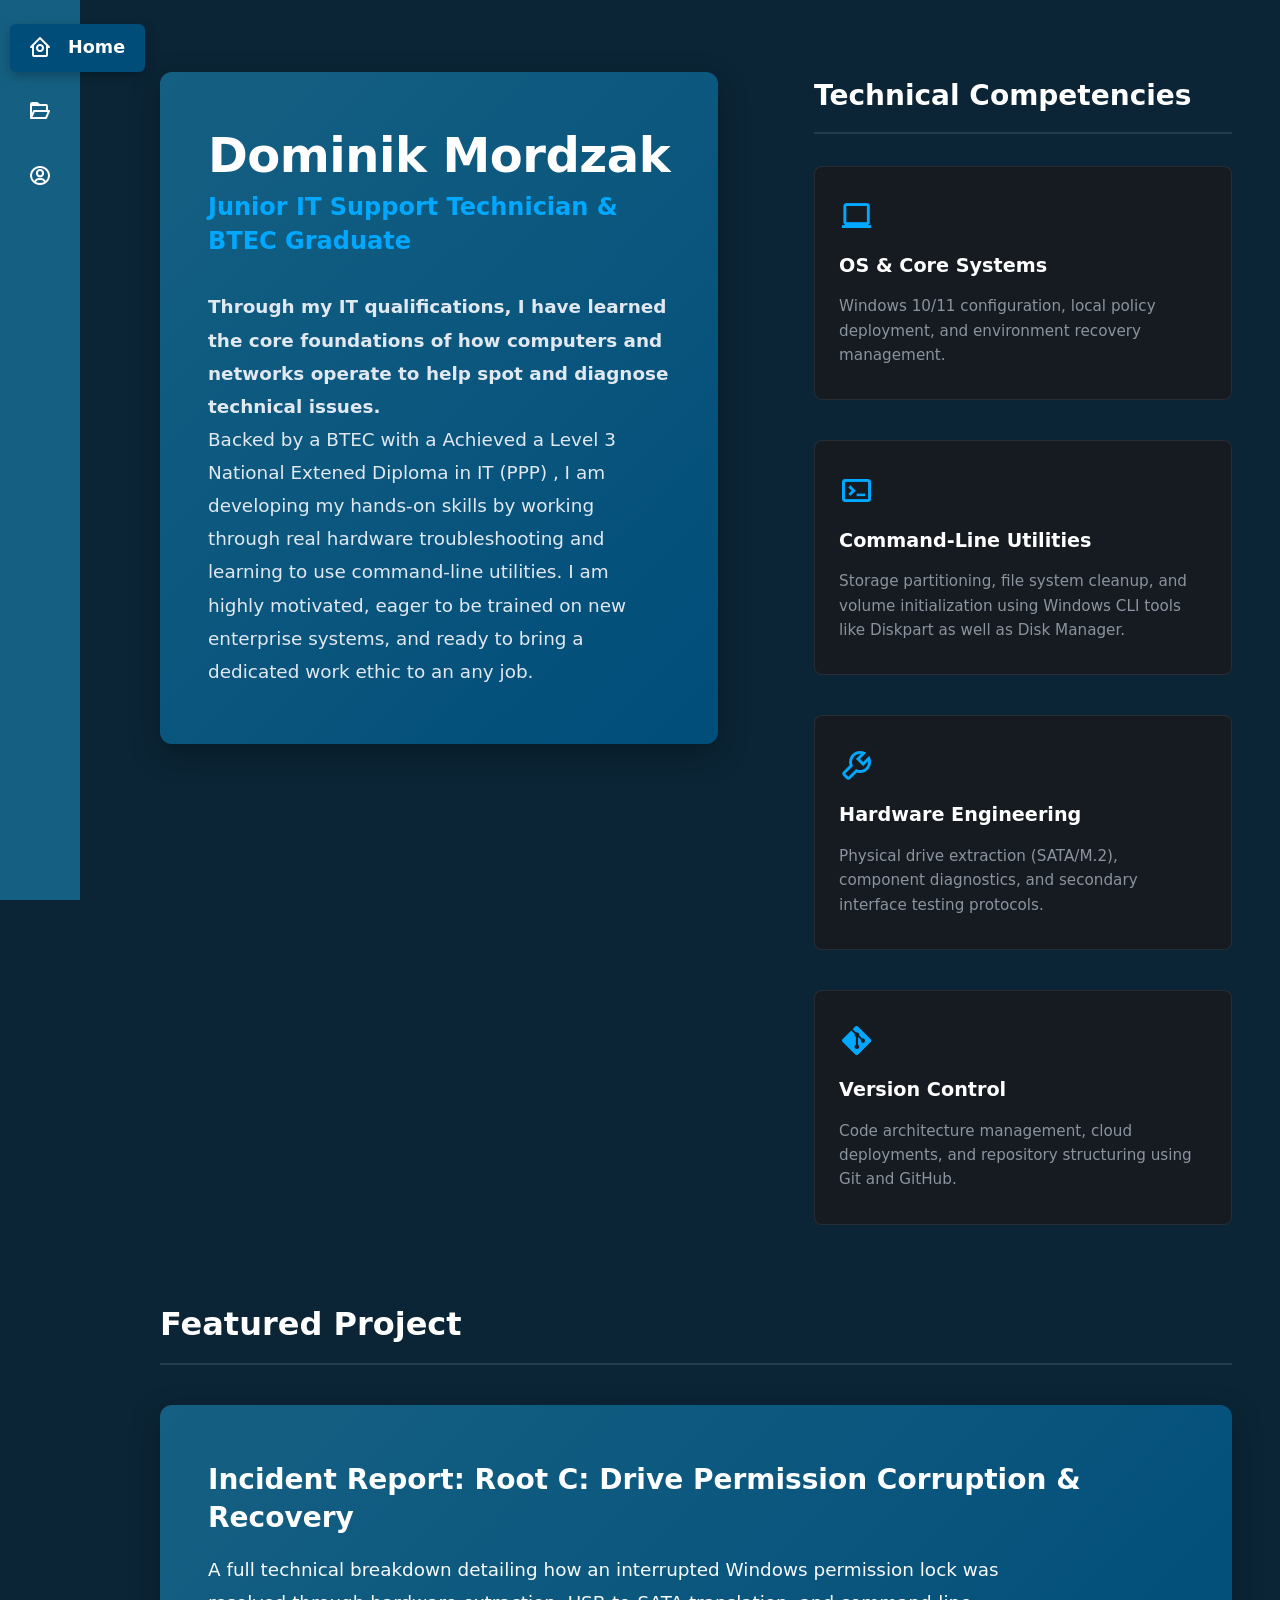
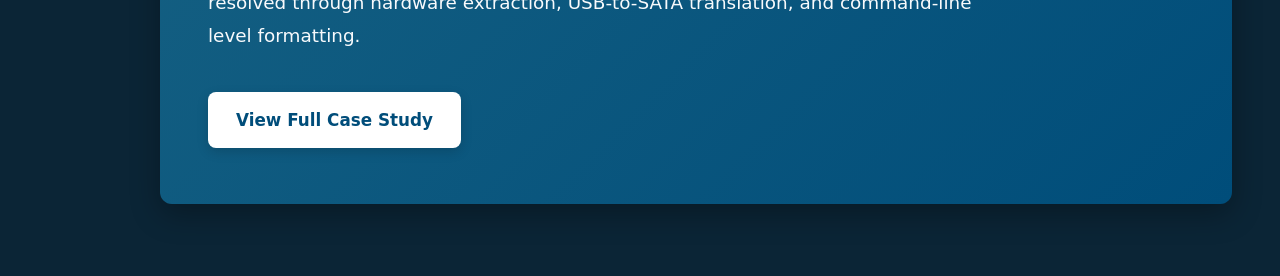
==== commit 95c2ced4: "changed index page text" ====
--- a/index.html
+++ b/index.html
@@ -50,7 +50,10 @@
     
     <p class="elevator-pitch">
        <strong>Through my IT qualifications, I have learned the core foundations of how computers and networks operate to help spot and diagnose technical issues.</strong><br>
-    Backed by a BTEC with a Achieved a Level 3 National Extened Diploma in IT (PPP)  , I am developing my hands-on skills by working through real hardware troubleshooting and learning to use command-line utilities. I am highly motivated, eager to be trained on new enterprise systems, and ready to bring a dedicated work ethic to an entry-level 1st Line Telecom Support desk.
+    Backed by a BTEC with a Achieved a Level 3 National Extened Diploma in IT (PPP)  , 
+    I am developing my hands-on skills by working through real hardware troubleshooting and 
+    learning to use command-line utilities. I am highly motivated, eager to be trained on new 
+    enterprise systems, and ready to bring a dedicated work ethic to an any job.
     </p>
 </section>
 
